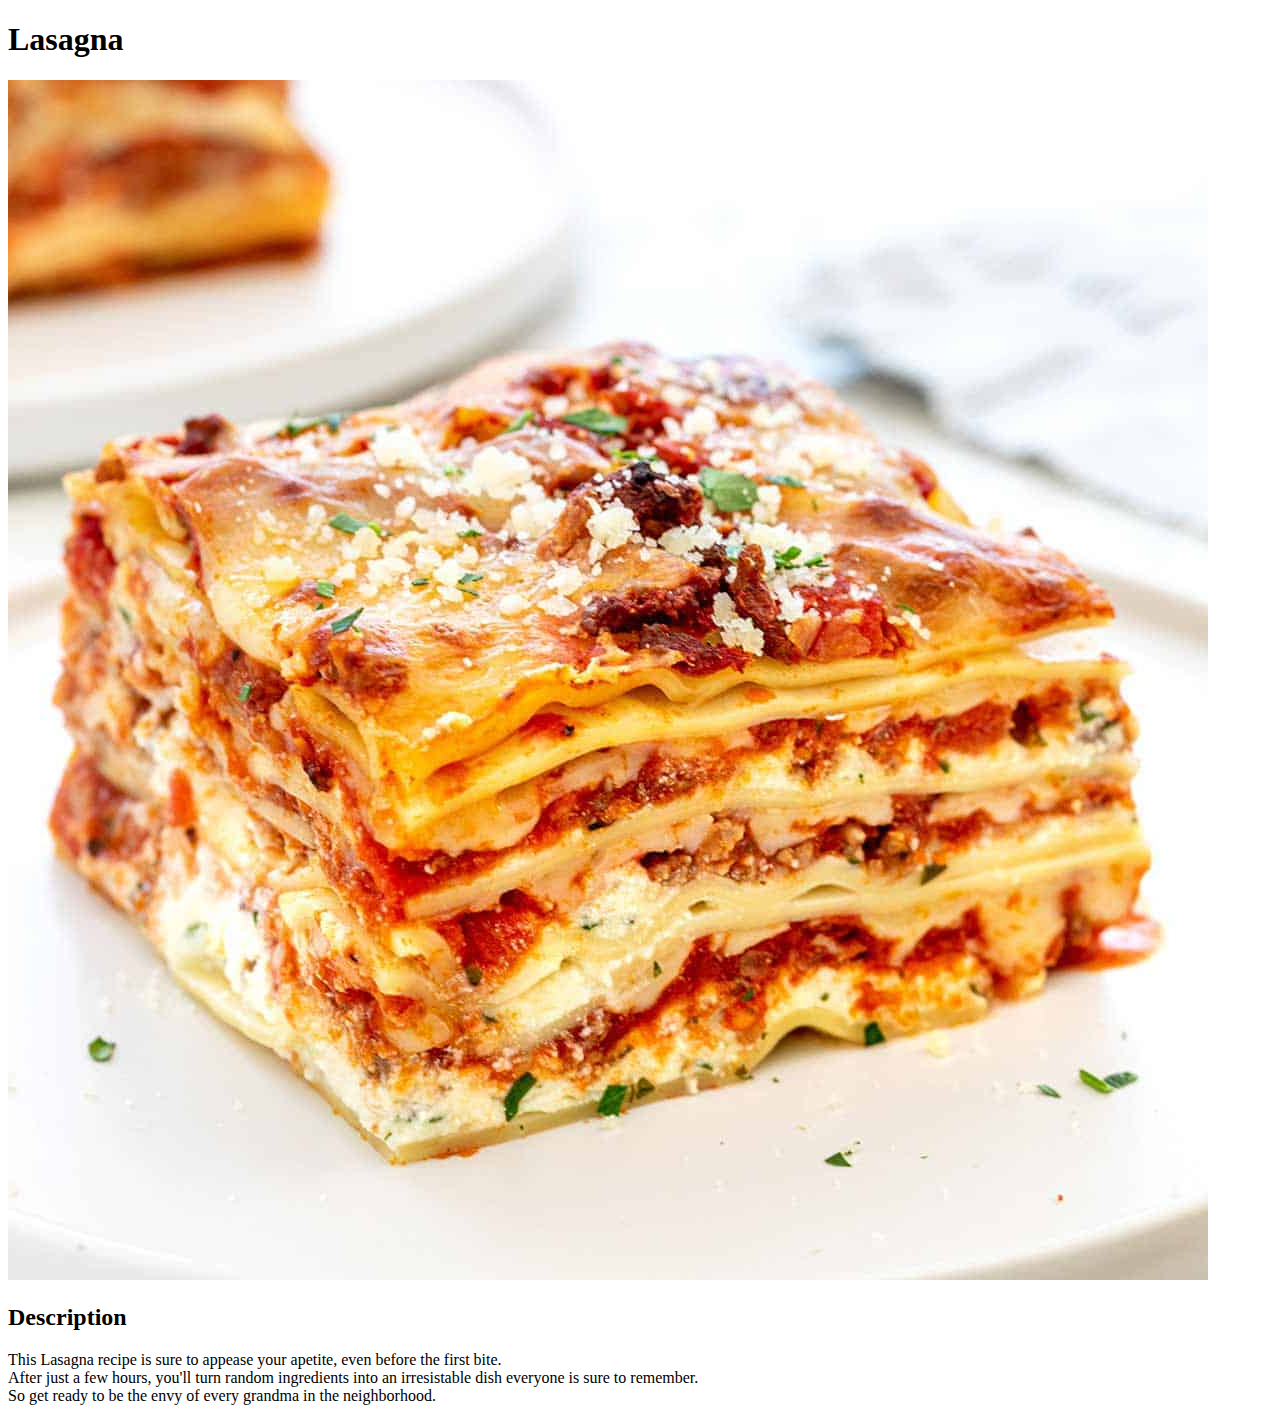
==== recipes/lasagna.html @ a50a0837 "Fix spelling error" ====
<!DOCTYPE html>
<html lang="en">
    <head>
        <meta charset="UTF-8">
        <title>Lasagna</title>
    </head>
    <body>
        <h1>Lasagna</h1>
        <img src="../images/meat-lasagna-1200.jpg" alt="Picute of lasagna">
        <h2>Description</h2>
            <p>This Lasagna recipe is sure to appease your apetite, even before the first bite.<br>
             After just a few hours, you'll turn random ingredients into an irresistable dish everyone is sure to remember.<br>
            So get ready to be the envy of every grandma in the neighborhood.</p>

    </body>
</html>
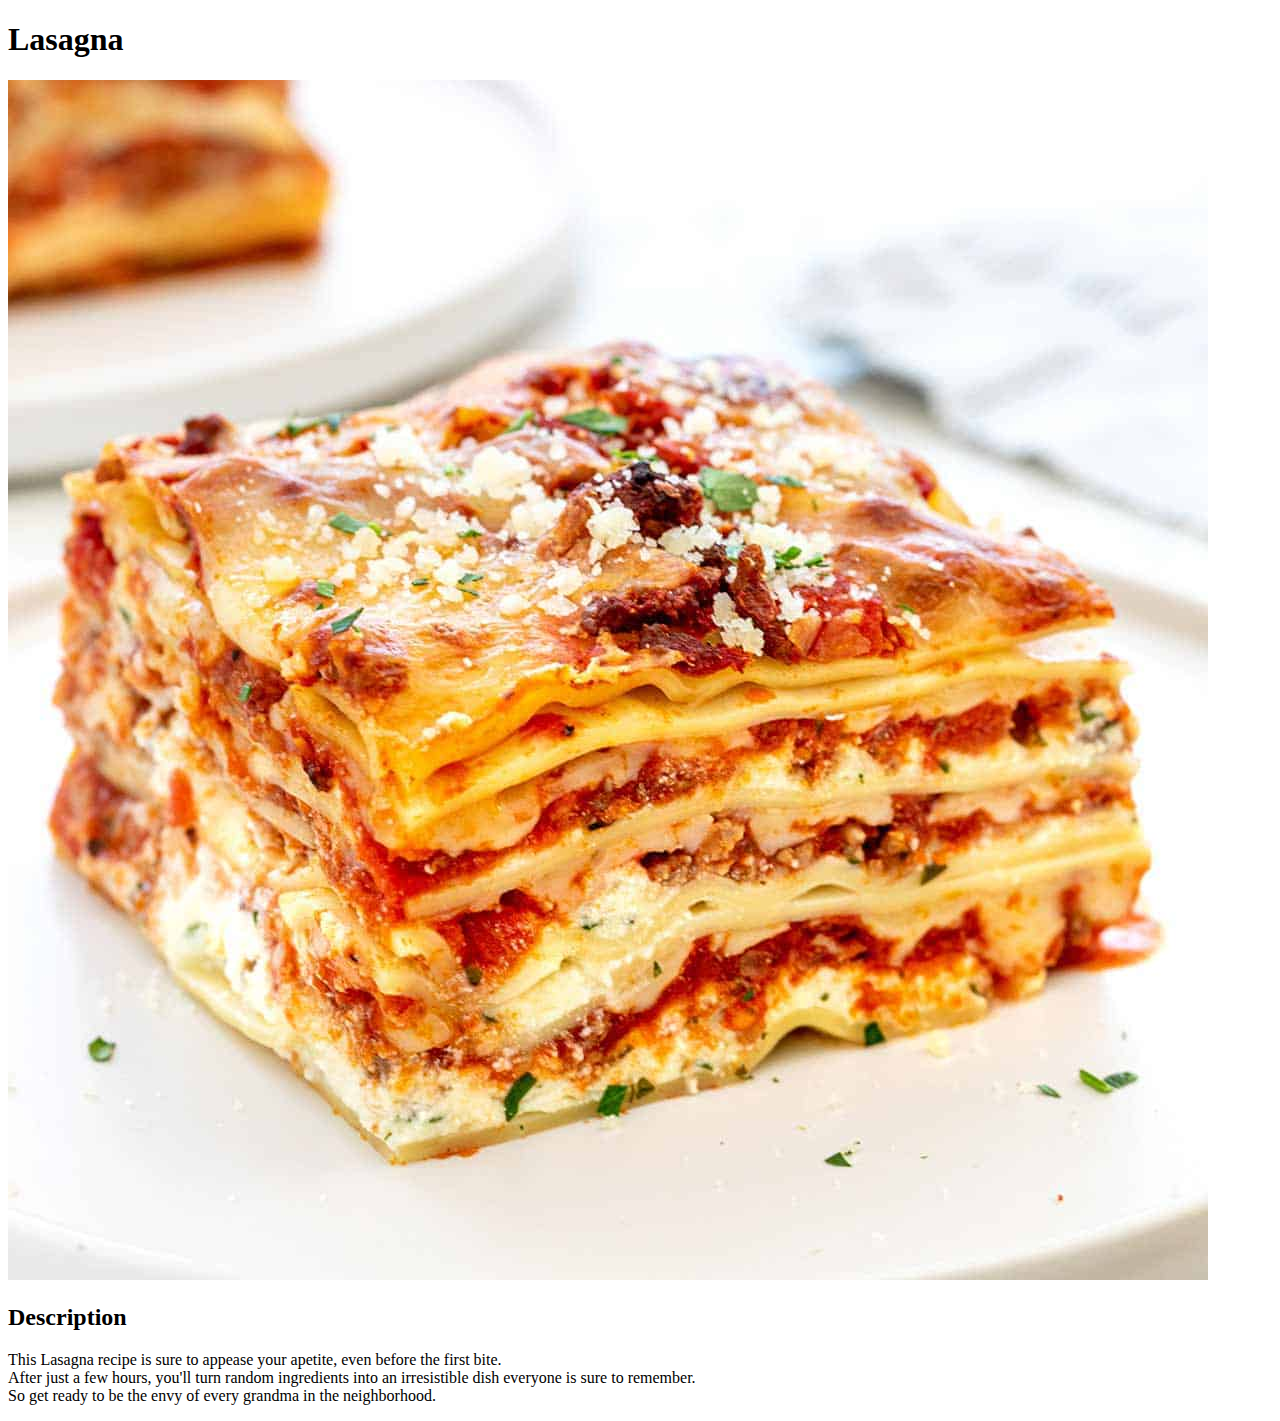
==== commit 9a4306fa: "Fix spelling error" ====
--- a/recipes/lasagna.html
+++ b/recipes/lasagna.html
@@ -9,7 +9,7 @@
         <img src="../images/meat-lasagna-1200.jpg" alt="Picute of lasagna">
         <h2>Description</h2>
             <p>This Lasagna recipe is sure to appease your apetite, even before the first bite.<br>
-             After just a few hours, you'll turn random ingredients into an irresistable dish everyone is sure to remember.<br>
+             After just a few hours, you'll turn random ingredients into an irresistible dish everyone is sure to remember.<br>
             So get ready to be the envy of every grandma in the neighborhood.</p>
 
     </body>
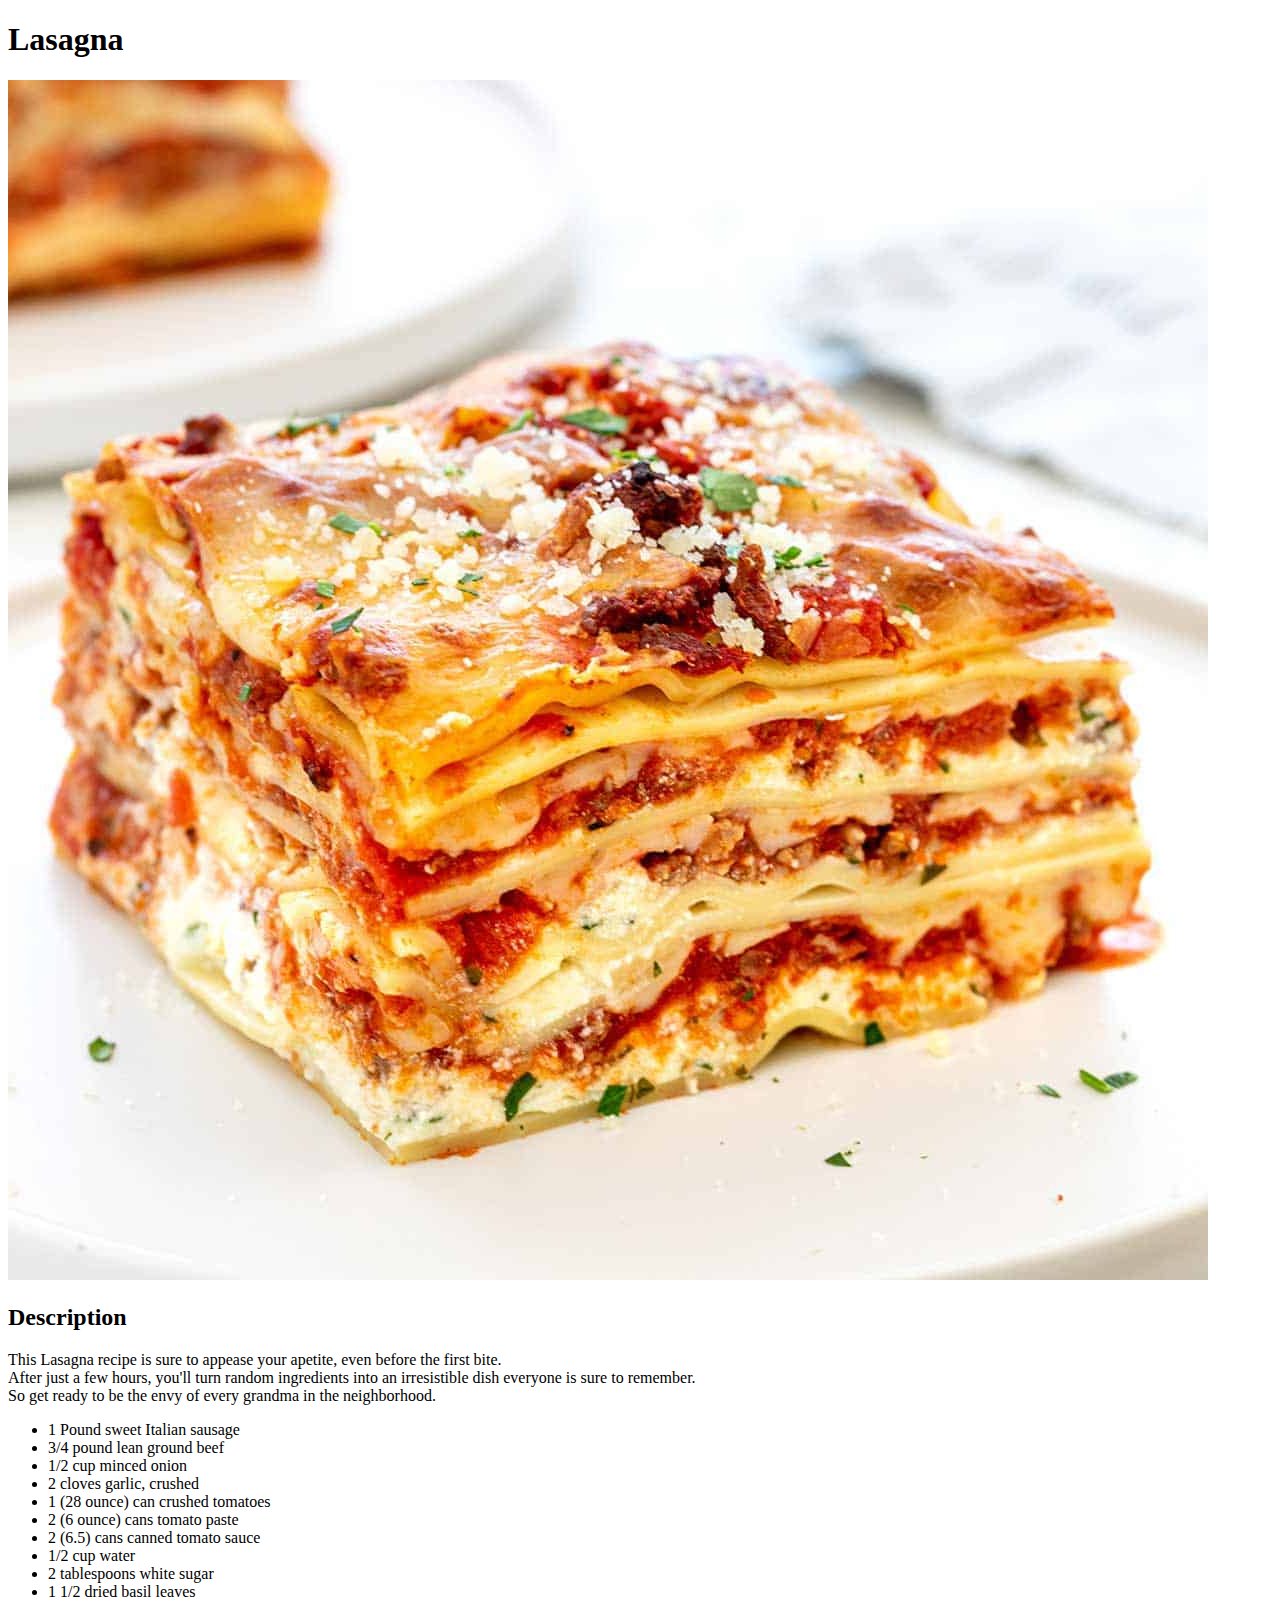
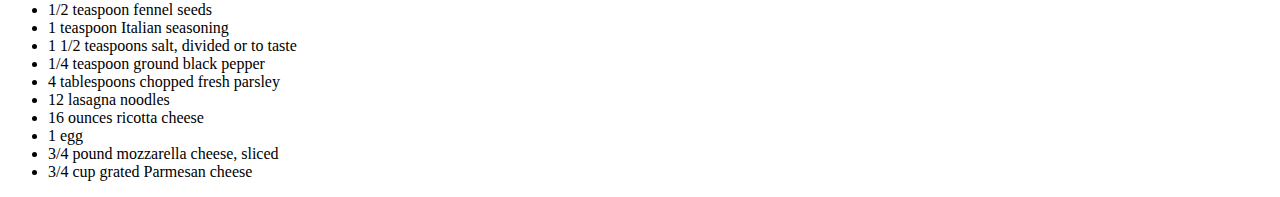
==== commit 5bf047df: "Add unordered list" ====
--- a/recipes/lasagna.html
+++ b/recipes/lasagna.html
@@ -11,6 +11,27 @@
             <p>This Lasagna recipe is sure to appease your apetite, even before the first bite.<br>
              After just a few hours, you'll turn random ingredients into an irresistible dish everyone is sure to remember.<br>
             So get ready to be the envy of every grandma in the neighborhood.</p>
-
+        <ul>
+            <li>1 Pound sweet Italian sausage</li>
+            <li>3/4 pound lean ground beef</li>
+            <li>1/2 cup minced onion</li>
+            <li>2 cloves garlic, crushed</li>
+            <li>1 (28 ounce) can crushed tomatoes</li>
+            <li>2 (6 ounce) cans tomato paste</li>
+            <li>2 (6.5) cans canned tomato sauce</li>
+            <li>1/2 cup water</li>
+            <li>2 tablespoons white sugar</li>
+            <li>1 1/2 dried basil leaves</li>
+            <li>1/2 teaspoon fennel seeds</li>
+            <li>1 teaspoon Italian seasoning</li>
+            <li>1 1/2 teaspoons salt, divided or to taste</li>
+            <li>1/4 teaspoon ground black pepper</li>
+            <li>4 tablespoons chopped fresh parsley</li>
+            <li>12 lasagna noodles</li>
+            <li>16 ounces ricotta cheese</li>
+            <li>1 egg</li>
+            <li>3/4 pound mozzarella cheese, sliced</li>
+            <li>3/4 cup grated Parmesan cheese</li>
+        </ul>
     </body>
 </html>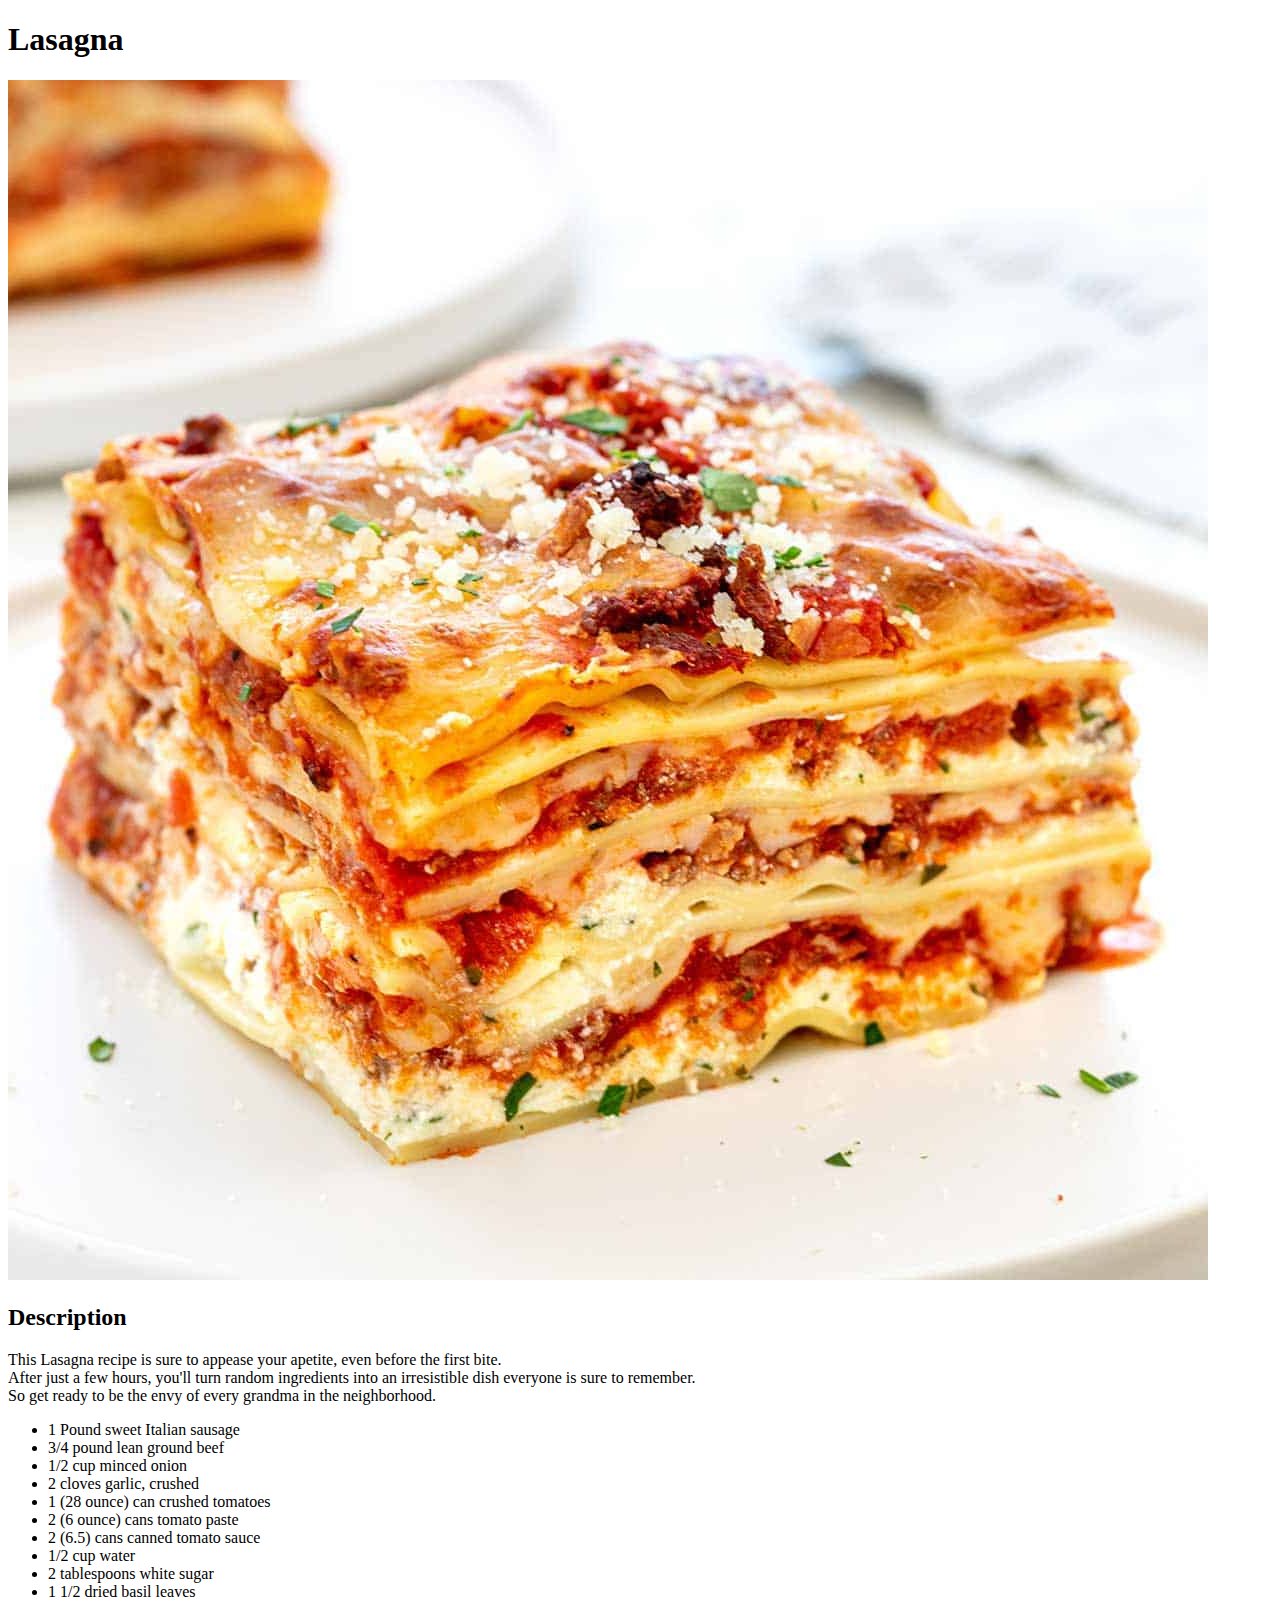
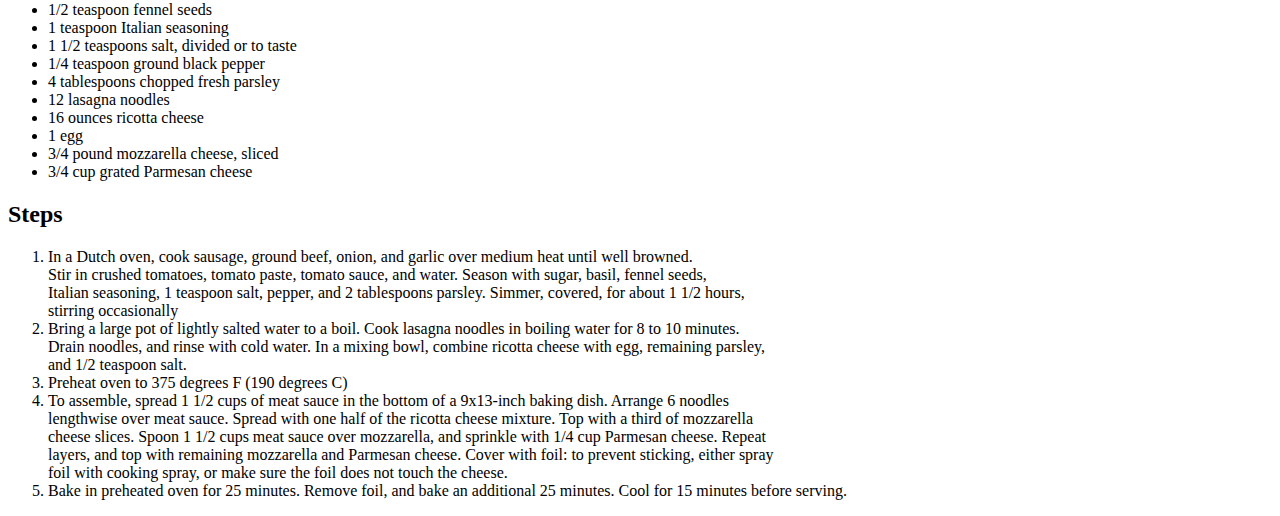
==== commit b410addf: "Add steps to bake recipe" ====
--- a/recipes/lasagna.html
+++ b/recipes/lasagna.html
@@ -33,5 +33,22 @@
             <li>3/4 pound mozzarella cheese, sliced</li>
             <li>3/4 cup grated Parmesan cheese</li>
         </ul>
+        <h2>Steps</h2>
+        <ol>
+           <li>In a Dutch oven, cook sausage, ground beef, onion, and garlic over medium heat until well browned.<br>
+             Stir in crushed tomatoes, tomato paste, tomato sauce, and water. Season with sugar, basil, fennel seeds,<br>
+             Italian seasoning, 1 teaspoon salt, pepper, and 2 tablespoons parsley. Simmer, covered, for about 1 1/2 hours,<br>
+             stirring occasionally</li> 
+            <li>Bring a large pot of lightly salted water to a boil. Cook lasagna noodles in boiling water for 8 to 10 minutes.<br>
+                Drain noodles, and rinse with cold water. In a mixing bowl, combine ricotta cheese with egg, remaining parsley,<br>
+                and 1/2 teaspoon salt.</li>
+            <li>Preheat oven to 375 degrees F (190 degrees C)</li>
+            <li>To assemble, spread 1 1/2 cups of meat sauce in the bottom of a 9x13-inch baking dish. Arrange 6 noodles<br>
+                lengthwise over meat sauce. Spread with one half of the ricotta cheese mixture. Top with a third of mozzarella<br>
+                cheese slices. Spoon 1 1/2 cups meat sauce over mozzarella, and sprinkle with 1/4 cup Parmesan cheese. Repeat<br>
+                layers, and top with remaining mozzarella and Parmesan cheese. Cover with foil: to prevent sticking, either spray<br>
+                foil with cooking spray, or make sure the foil does not touch the cheese.</li>
+            <li>Bake in preheated oven for 25 minutes. Remove foil, and bake an additional 25 minutes. Cool for 15 minutes before serving.</li>
+        </ol>
     </body>
 </html>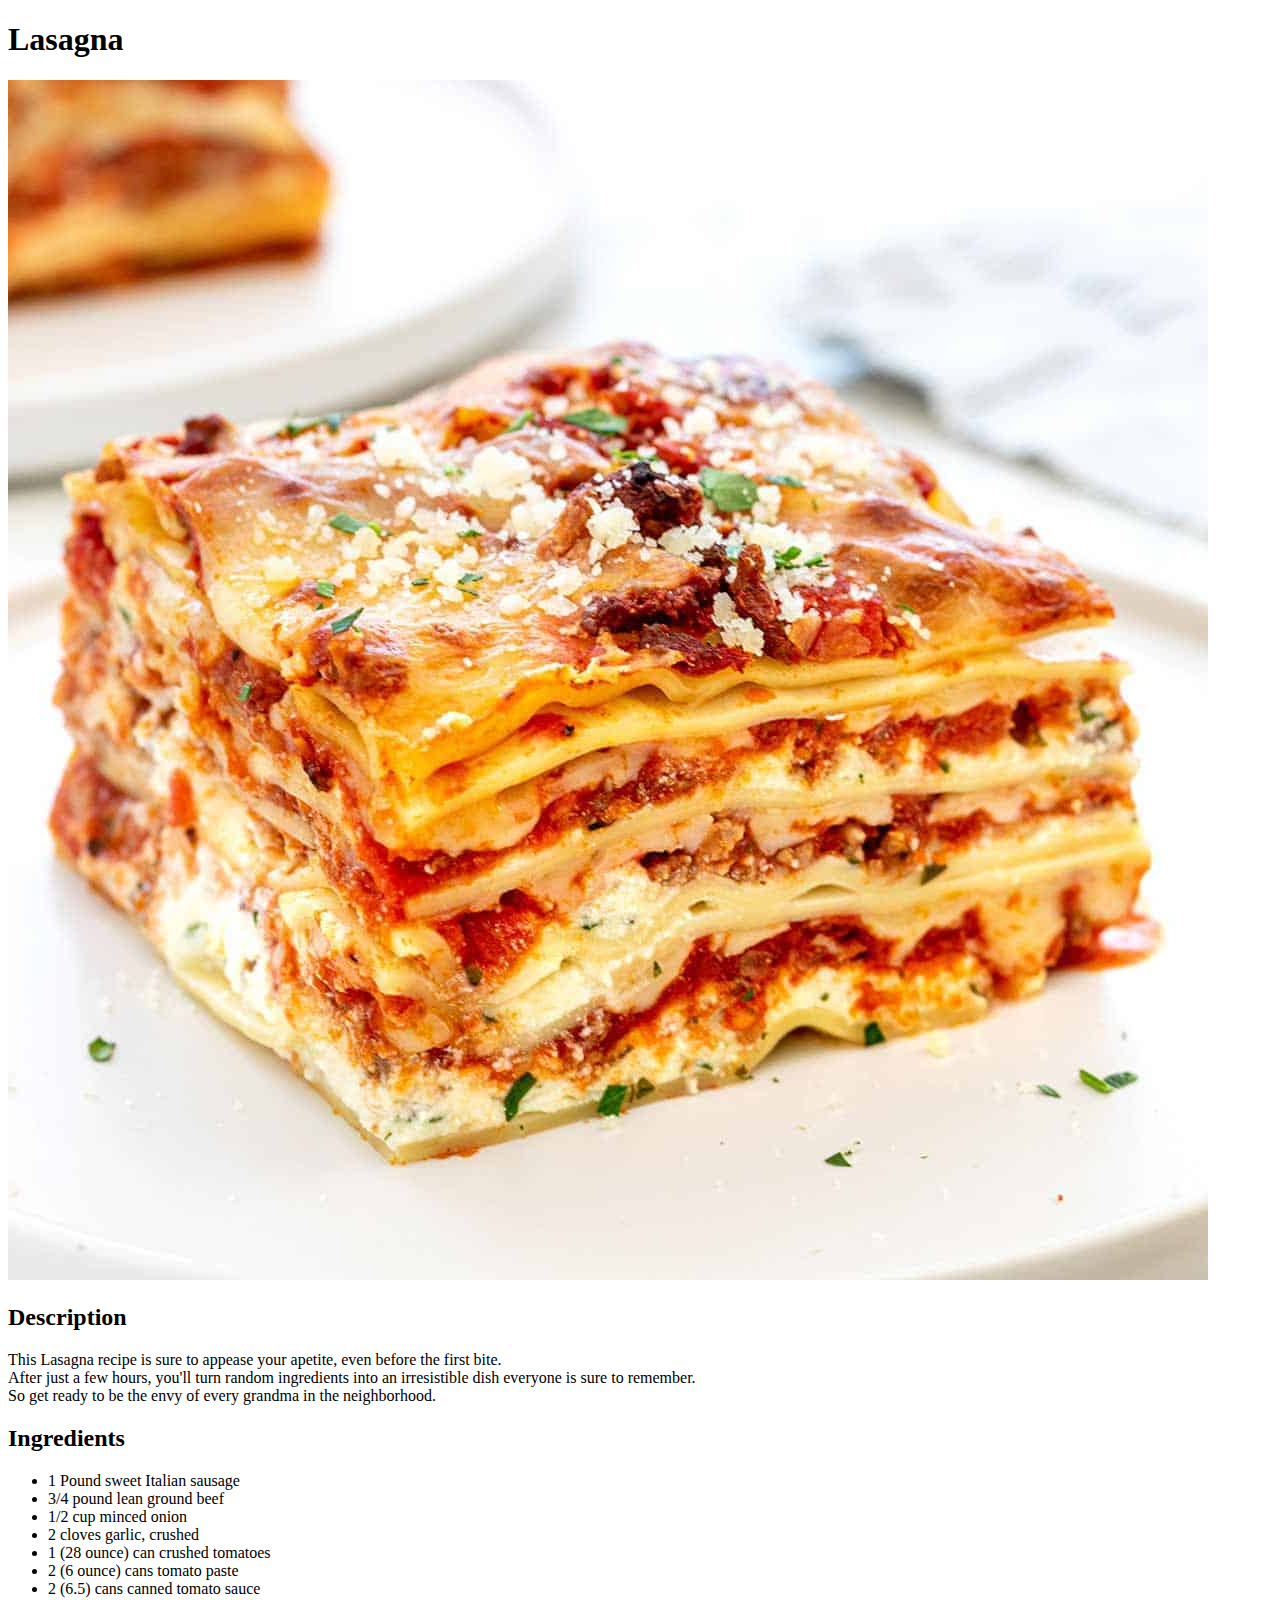
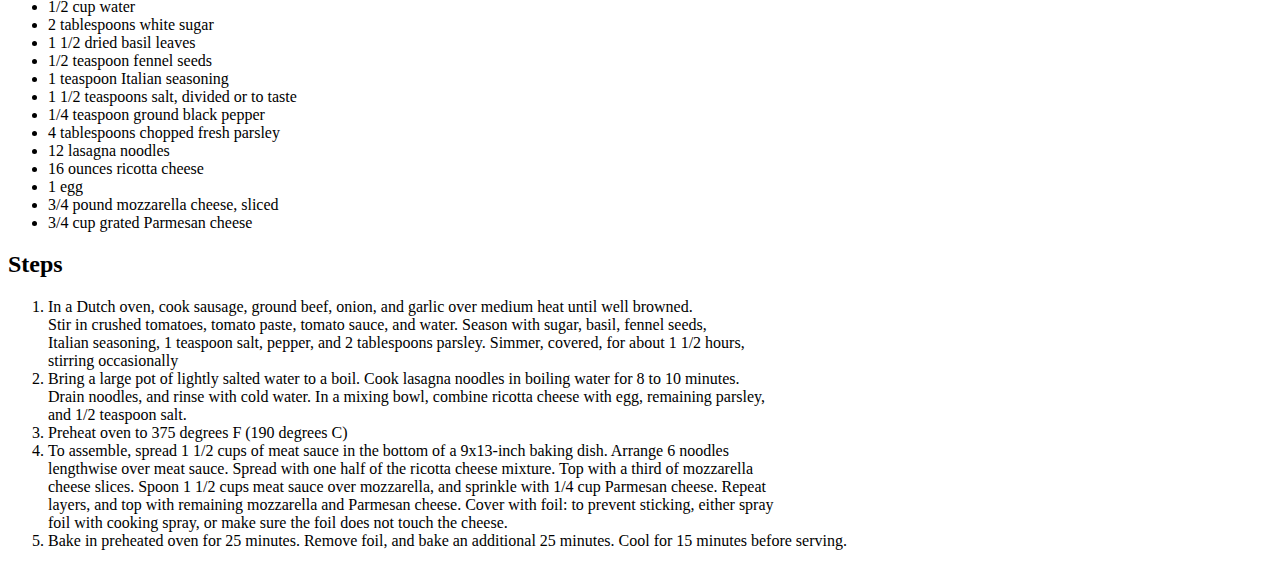
==== commit c605a20a: "Add ingredients header in lasagna, description in manhattan.html" ====
--- a/recipes/lasagna.html
+++ b/recipes/lasagna.html
@@ -11,6 +11,7 @@
             <p>This Lasagna recipe is sure to appease your apetite, even before the first bite.<br>
              After just a few hours, you'll turn random ingredients into an irresistible dish everyone is sure to remember.<br>
             So get ready to be the envy of every grandma in the neighborhood.</p>
+        <h2>Ingredients</h2>
         <ul>
             <li>1 Pound sweet Italian sausage</li>
             <li>3/4 pound lean ground beef</li>
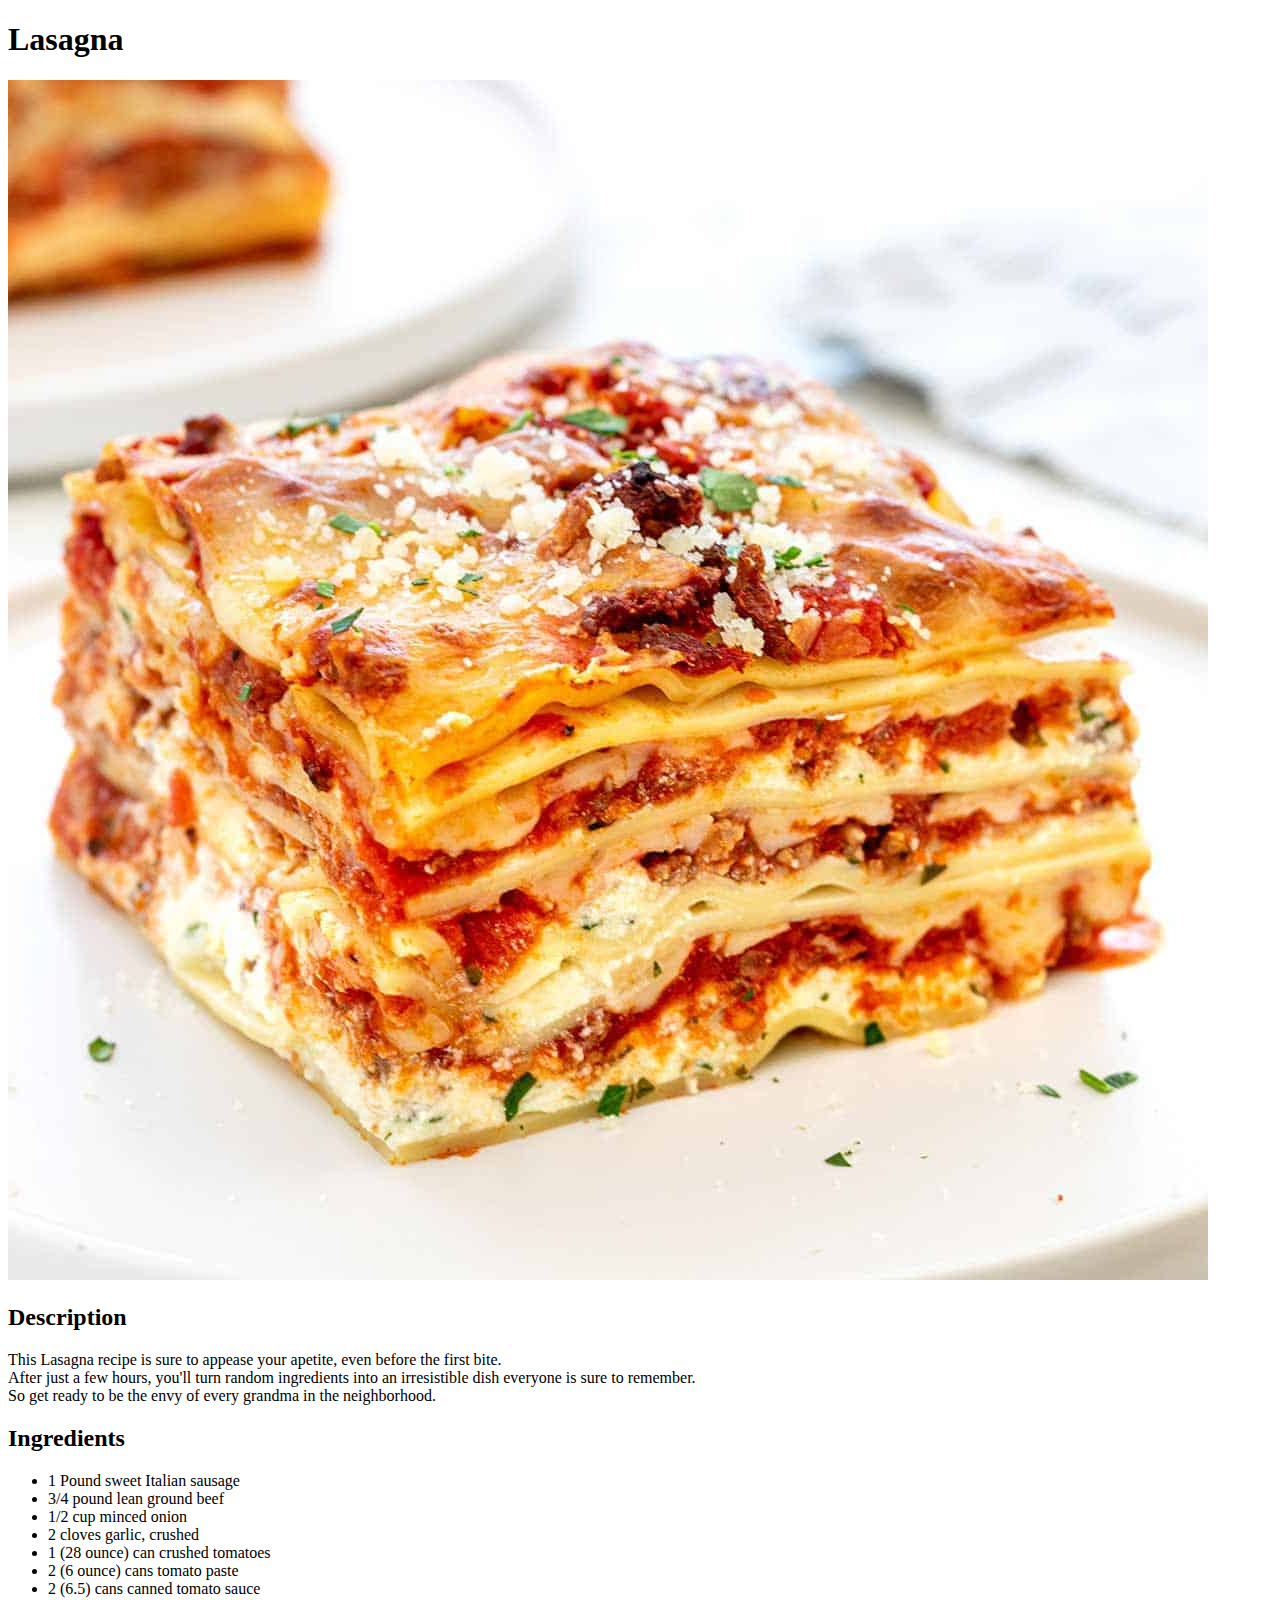
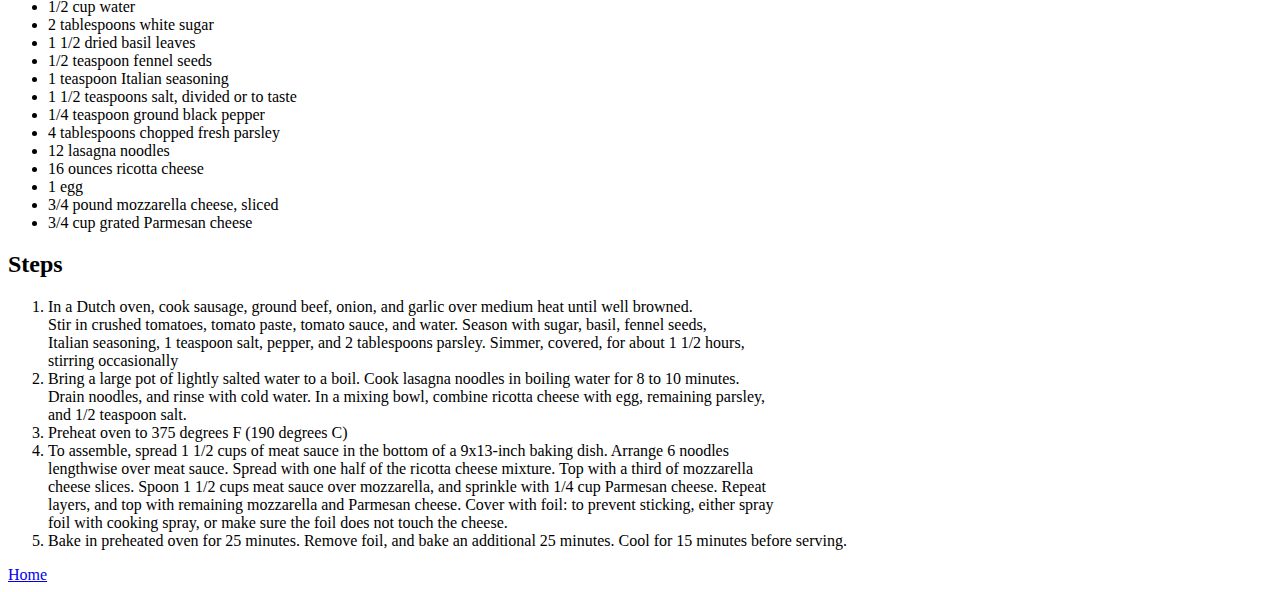
==== commit 4a58d0b7: "Add home link to all files in recipes folder" ====
--- a/recipes/lasagna.html
+++ b/recipes/lasagna.html
@@ -51,5 +51,6 @@
                 foil with cooking spray, or make sure the foil does not touch the cheese.</li>
             <li>Bake in preheated oven for 25 minutes. Remove foil, and bake an additional 25 minutes. Cool for 15 minutes before serving.</li>
         </ol>
+        <a href="../index.html">Home</a>
     </body>
 </html>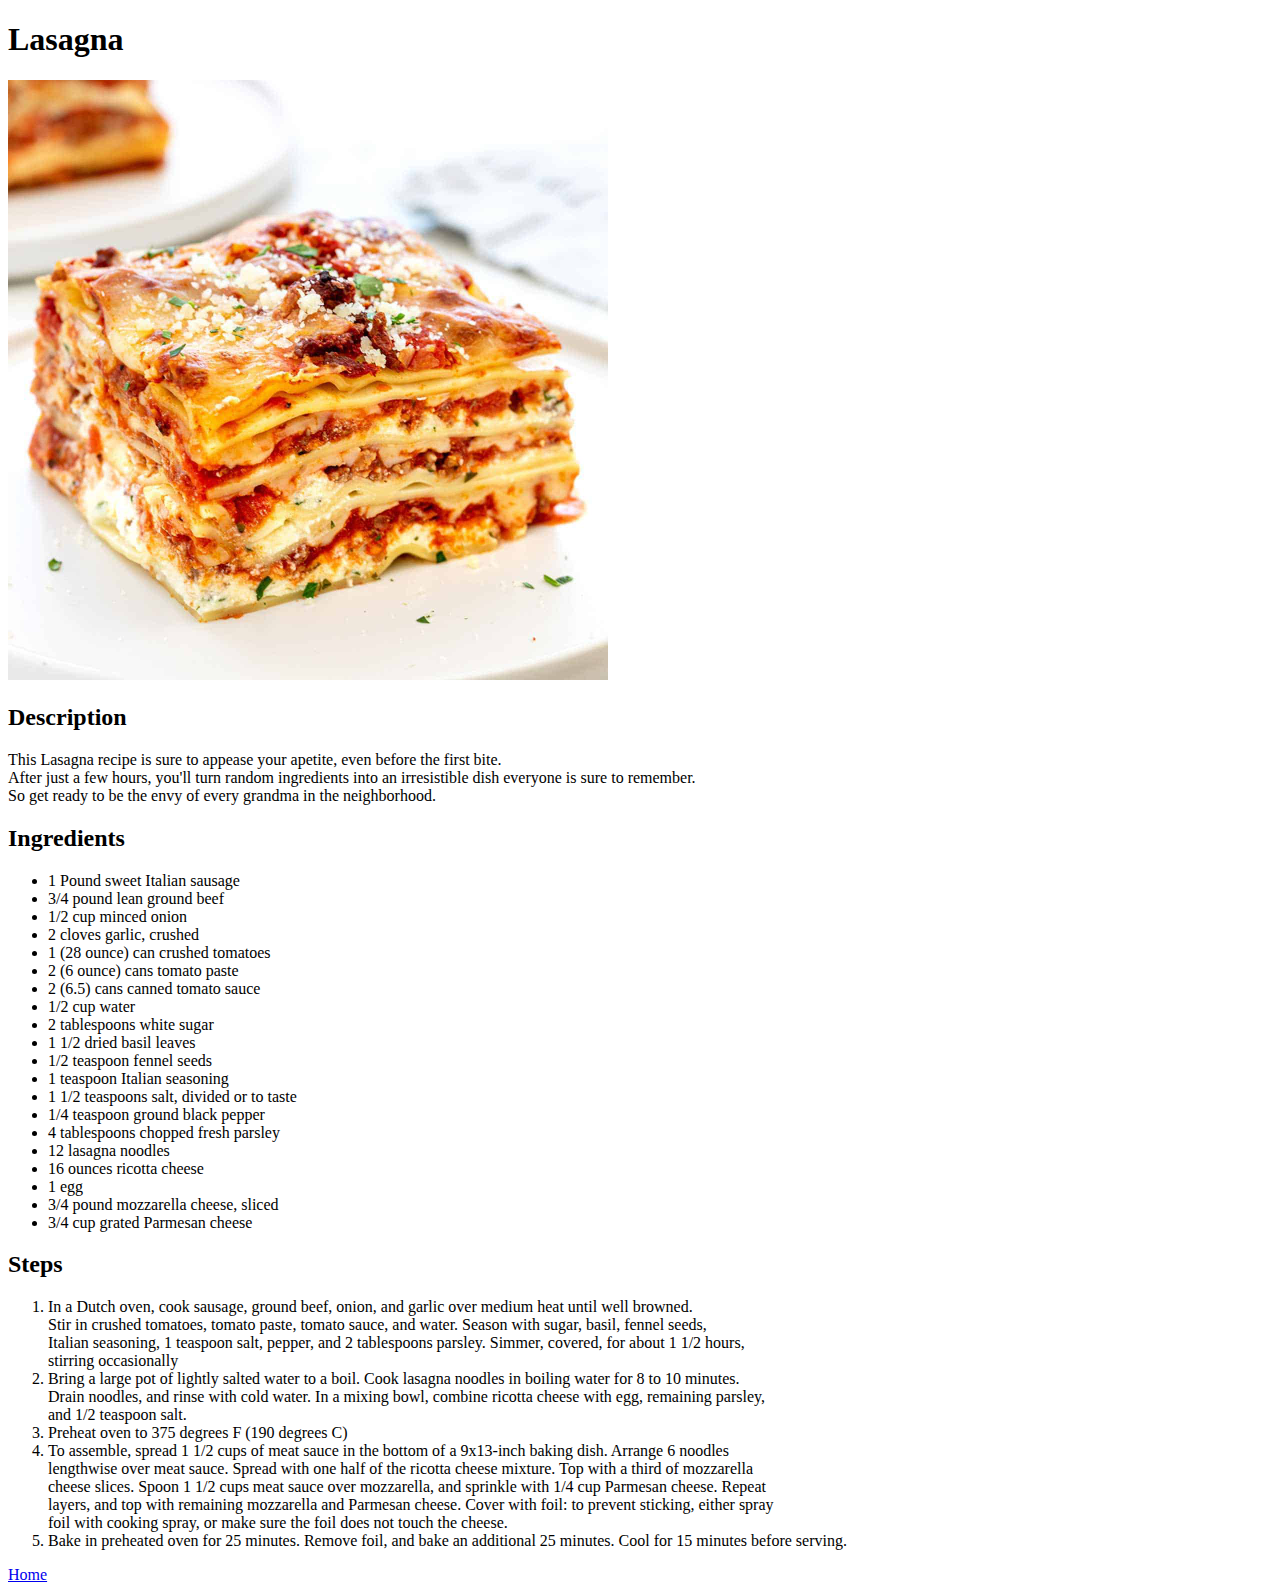
==== commit a813fb64: "Add alt descriptions to all pictures in recipes folder" ====
--- a/recipes/lasagna.html
+++ b/recipes/lasagna.html
@@ -6,7 +6,9 @@
     </head>
     <body>
         <h1>Lasagna</h1>
-        <img src="../images/meat-lasagna-1200.jpg" alt="Picute of lasagna">
+        <img src="../images/meat-lasagna-1200.jpg" alt="Picute of lasagna"
+            width="600"
+            height="600"/>
         <h2>Description</h2>
             <p>This Lasagna recipe is sure to appease your apetite, even before the first bite.<br>
              After just a few hours, you'll turn random ingredients into an irresistible dish everyone is sure to remember.<br>
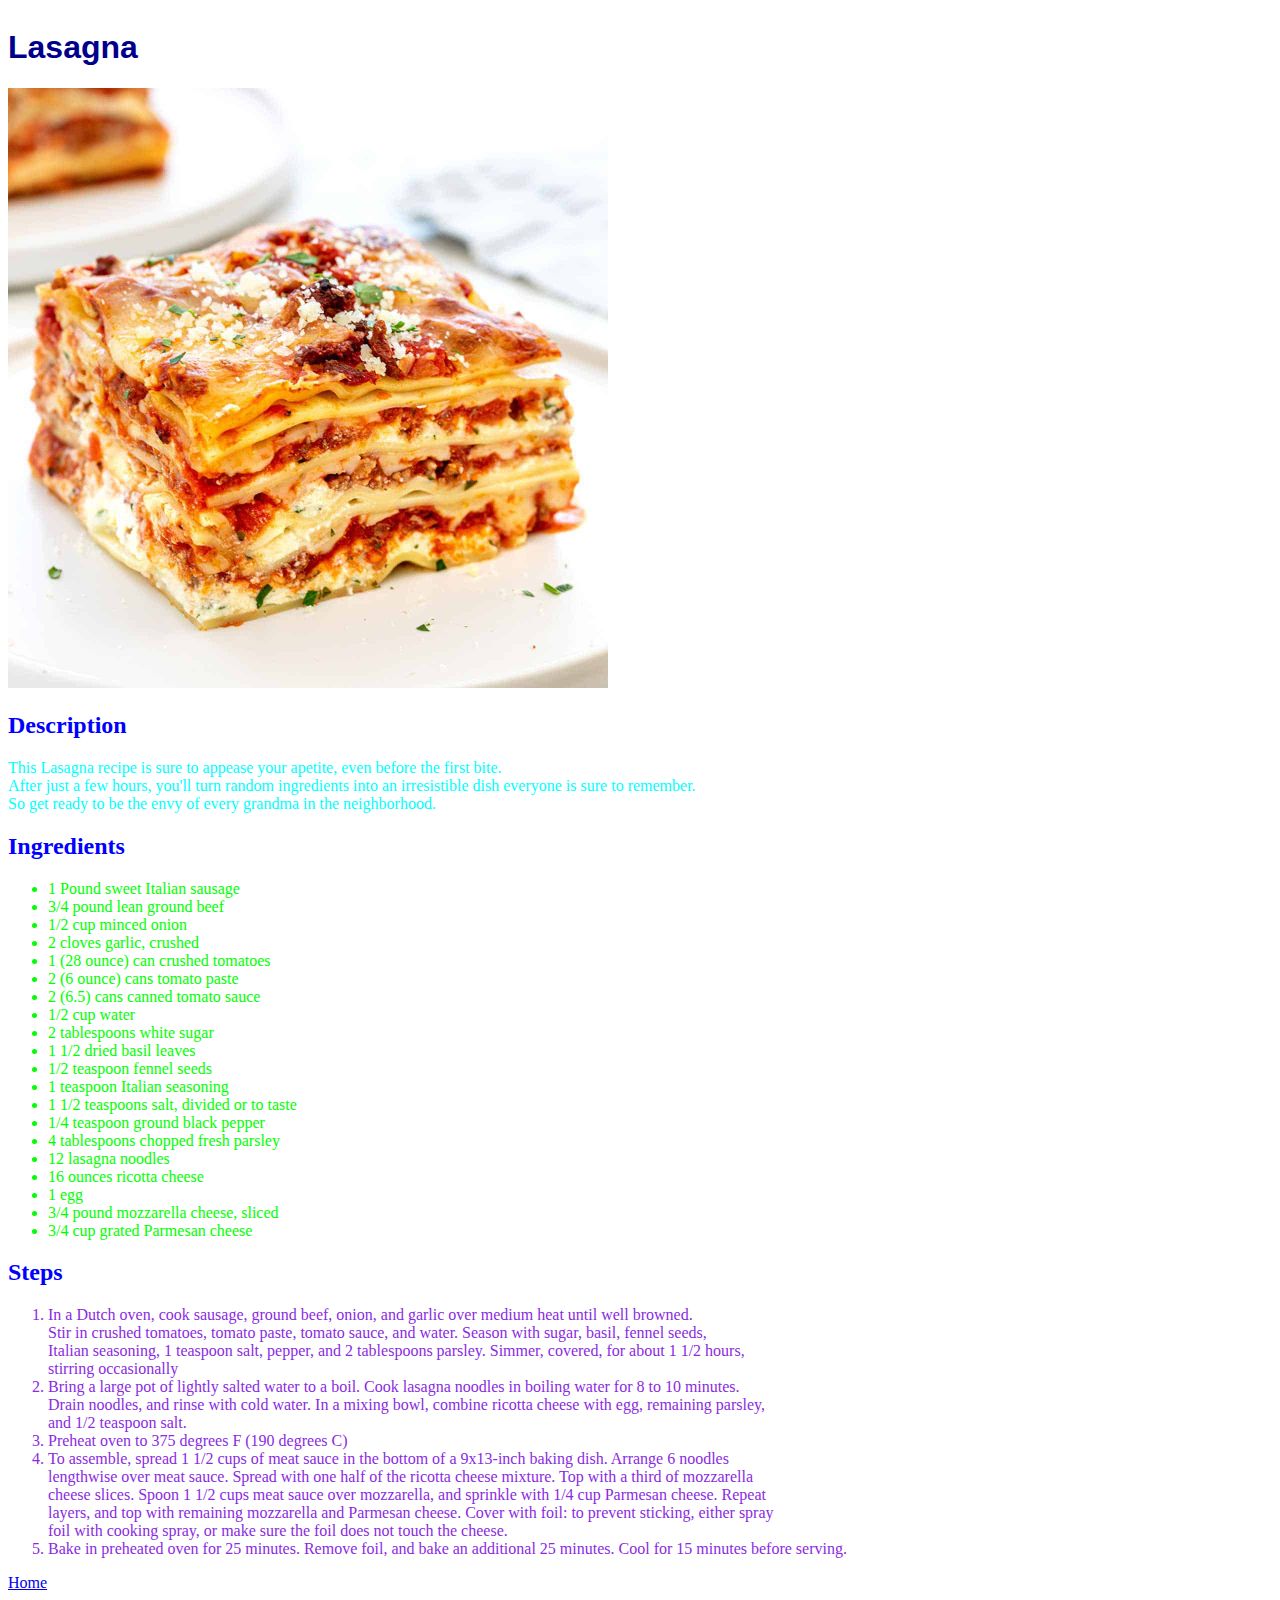
==== commit d67de2b2: "Add CSS styling to all pages" ====
--- a/recipes/lasagna.html
+++ b/recipes/lasagna.html
@@ -1,11 +1,12 @@
 <!DOCTYPE html>
 <html lang="en">
     <head>
+        <link rel="stylesheet" href="../styles.css">
         <meta charset="UTF-8">
         <title>Lasagna</title>
     </head>
     <body>
-        <h1>Lasagna</h1>
+        <h1 class="intro">Lasagna</h1>
         <img src="../images/meat-lasagna-1200.jpg" alt="Picute of lasagna"
             width="600"
             height="600"/>
--- a/styles.css
+++ b/styles.css
@@ -0,0 +1,25 @@
+.intro {
+    font-family: arial, Courier, monospace;
+    color: darkblue;
+}
+
+h2 {
+    color: blue;
+}
+
+p {
+    color: aqua;
+}
+
+ul {
+    color: lime;
+    font-family: "Arial Narrow";
+}
+
+ol {
+    color: blueviolet;
+}
+
+body {
+    align-content: center;
+}